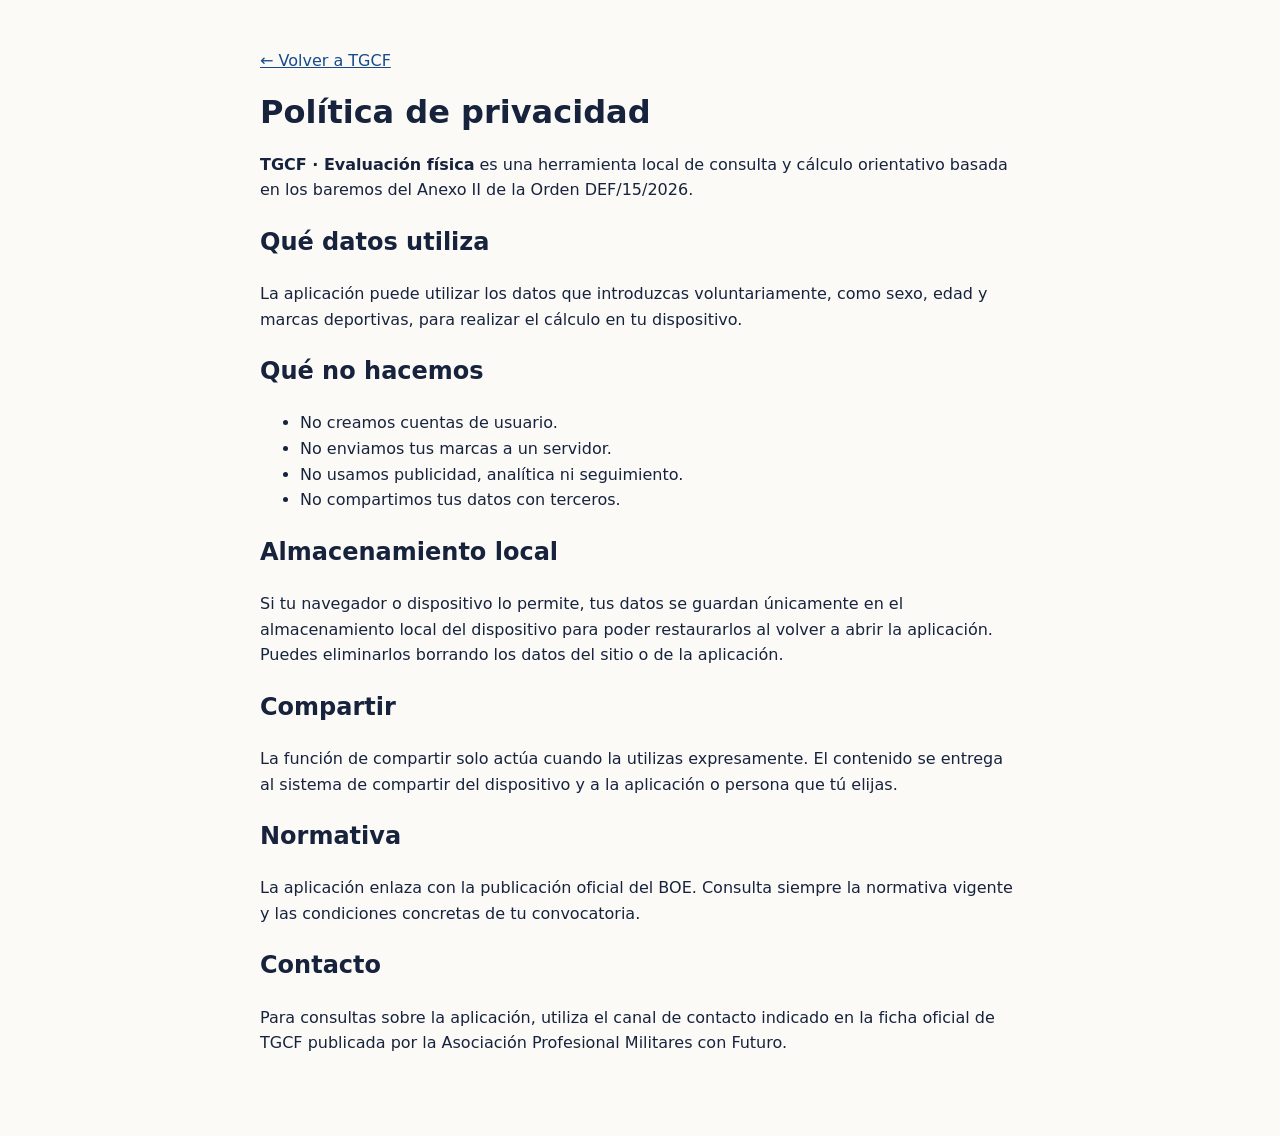
==== privacy.html @ bdb053d6 "Preparar recursos nativos y publicación móvil" ====
<!doctype html>
<html lang="es">
<head>
  <meta charset="utf-8">
  <meta name="viewport" content="width=device-width, initial-scale=1">
  <title>Privacidad · TGCF</title>
  <style>
    :root { color-scheme: light; font-family: system-ui, sans-serif; line-height: 1.6; }
    body { max-width: 760px; margin: 0 auto; padding: 2rem 1.25rem 4rem; color: #17233d; background: #fbfaf7; }
    a { color: #164a8a; }
    h1 { line-height: 1.1; }
  </style>
</head>
<body>
  <p><a href="./">← Volver a TGCF</a></p>
  <h1>Política de privacidad</h1>
  <p><strong>TGCF · Evaluación física</strong> es una herramienta local de consulta y cálculo orientativo basada en los baremos del Anexo II de la Orden DEF/15/2026.</p>
  <h2>Qué datos utiliza</h2>
  <p>La aplicación puede utilizar los datos que introduzcas voluntariamente, como sexo, edad y marcas deportivas, para realizar el cálculo en tu dispositivo.</p>
  <h2>Qué no hacemos</h2>
  <ul>
    <li>No creamos cuentas de usuario.</li>
    <li>No enviamos tus marcas a un servidor.</li>
    <li>No usamos publicidad, analítica ni seguimiento.</li>
    <li>No compartimos tus datos con terceros.</li>
  </ul>
  <h2>Almacenamiento local</h2>
  <p>Si tu navegador o dispositivo lo permite, tus datos se guardan únicamente en el almacenamiento local del dispositivo para poder restaurarlos al volver a abrir la aplicación. Puedes eliminarlos borrando los datos del sitio o de la aplicación.</p>
  <h2>Compartir</h2>
  <p>La función de compartir solo actúa cuando la utilizas expresamente. El contenido se entrega al sistema de compartir del dispositivo y a la aplicación o persona que tú elijas.</p>
  <h2>Normativa</h2>
  <p>La aplicación enlaza con la publicación oficial del BOE. Consulta siempre la normativa vigente y las condiciones concretas de tu convocatoria.</p>
  <h2>Contacto</h2>
  <p>Para consultas sobre la aplicación, utiliza el canal de contacto indicado en la ficha oficial de TGCF publicada por la Asociación Profesional Militares con Futuro.</p>
</body>
</html>
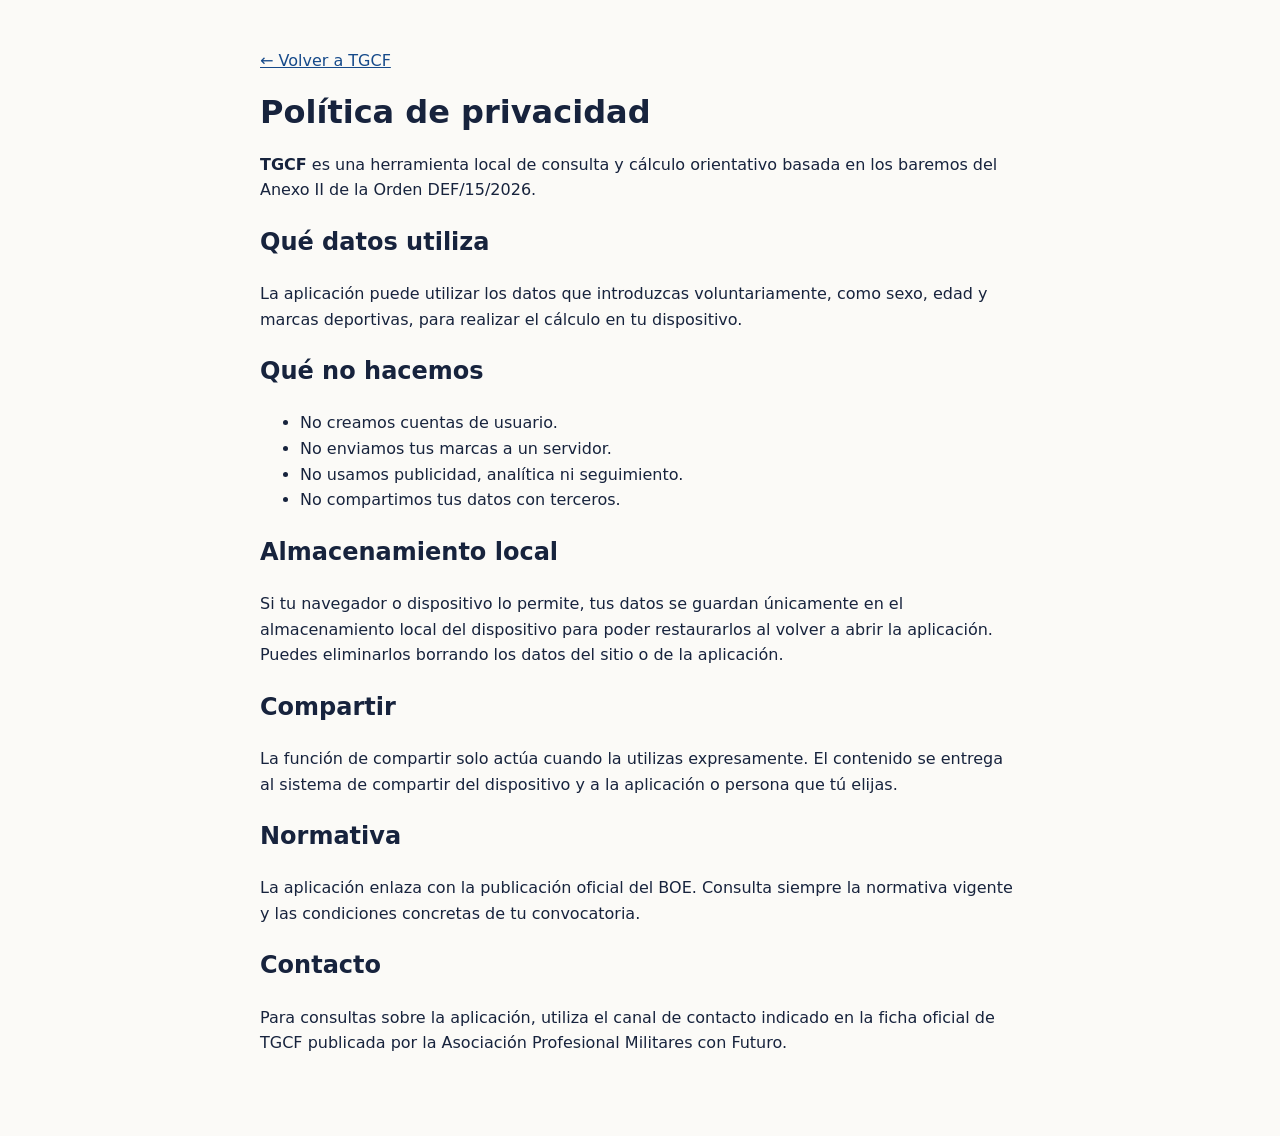
==== commit 5dde13f4: "Preparar distribución segura de TGCF" ====
--- a/privacy.html
+++ b/privacy.html
@@ -14,7 +14,7 @@
 <body>
   <p><a href="./">← Volver a TGCF</a></p>
   <h1>Política de privacidad</h1>
-  <p><strong>TGCF · Evaluación física</strong> es una herramienta local de consulta y cálculo orientativo basada en los baremos del Anexo II de la Orden DEF/15/2026.</p>
+  <p><strong>TGCF</strong> es una herramienta local de consulta y cálculo orientativo basada en los baremos del Anexo II de la Orden DEF/15/2026.</p>
   <h2>Qué datos utiliza</h2>
   <p>La aplicación puede utilizar los datos que introduzcas voluntariamente, como sexo, edad y marcas deportivas, para realizar el cálculo en tu dispositivo.</p>
   <h2>Qué no hacemos</h2>
